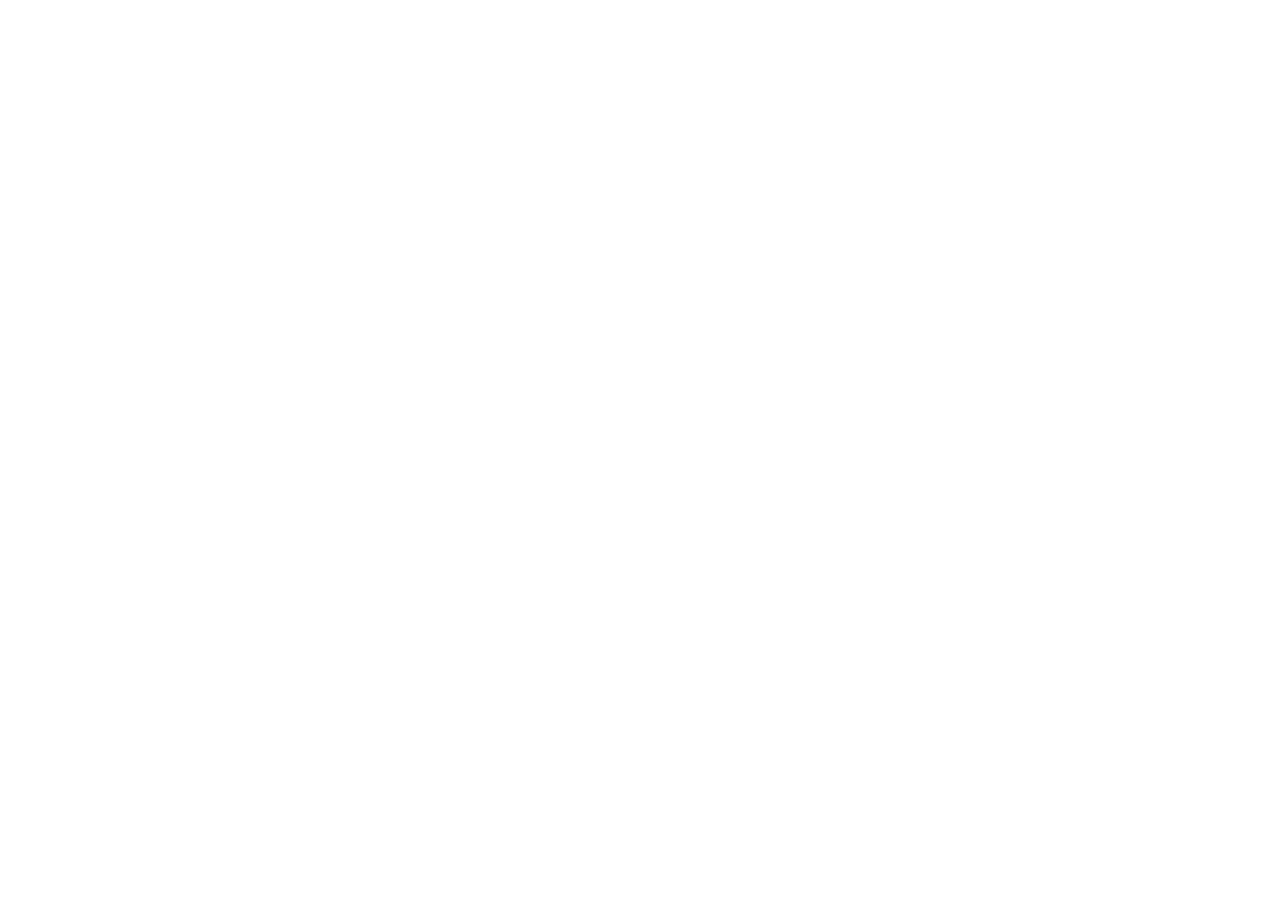
==== index.html @ 96ab2cdb "add html file  and assets" ====
<!DOCTYPE html>
<html lang="en">

<head>
    <meta charset="UTF-8" />
    <meta http-equiv="X-UA-Compatible" content="IE=edge" />
    <meta name="viewport" content="width=device-width, initial-scale=1.0" />
    <link rel="stylesheet" href="./assets/css/style.css" />
    <title>Document</title>
</head>

<body></body>

</html>
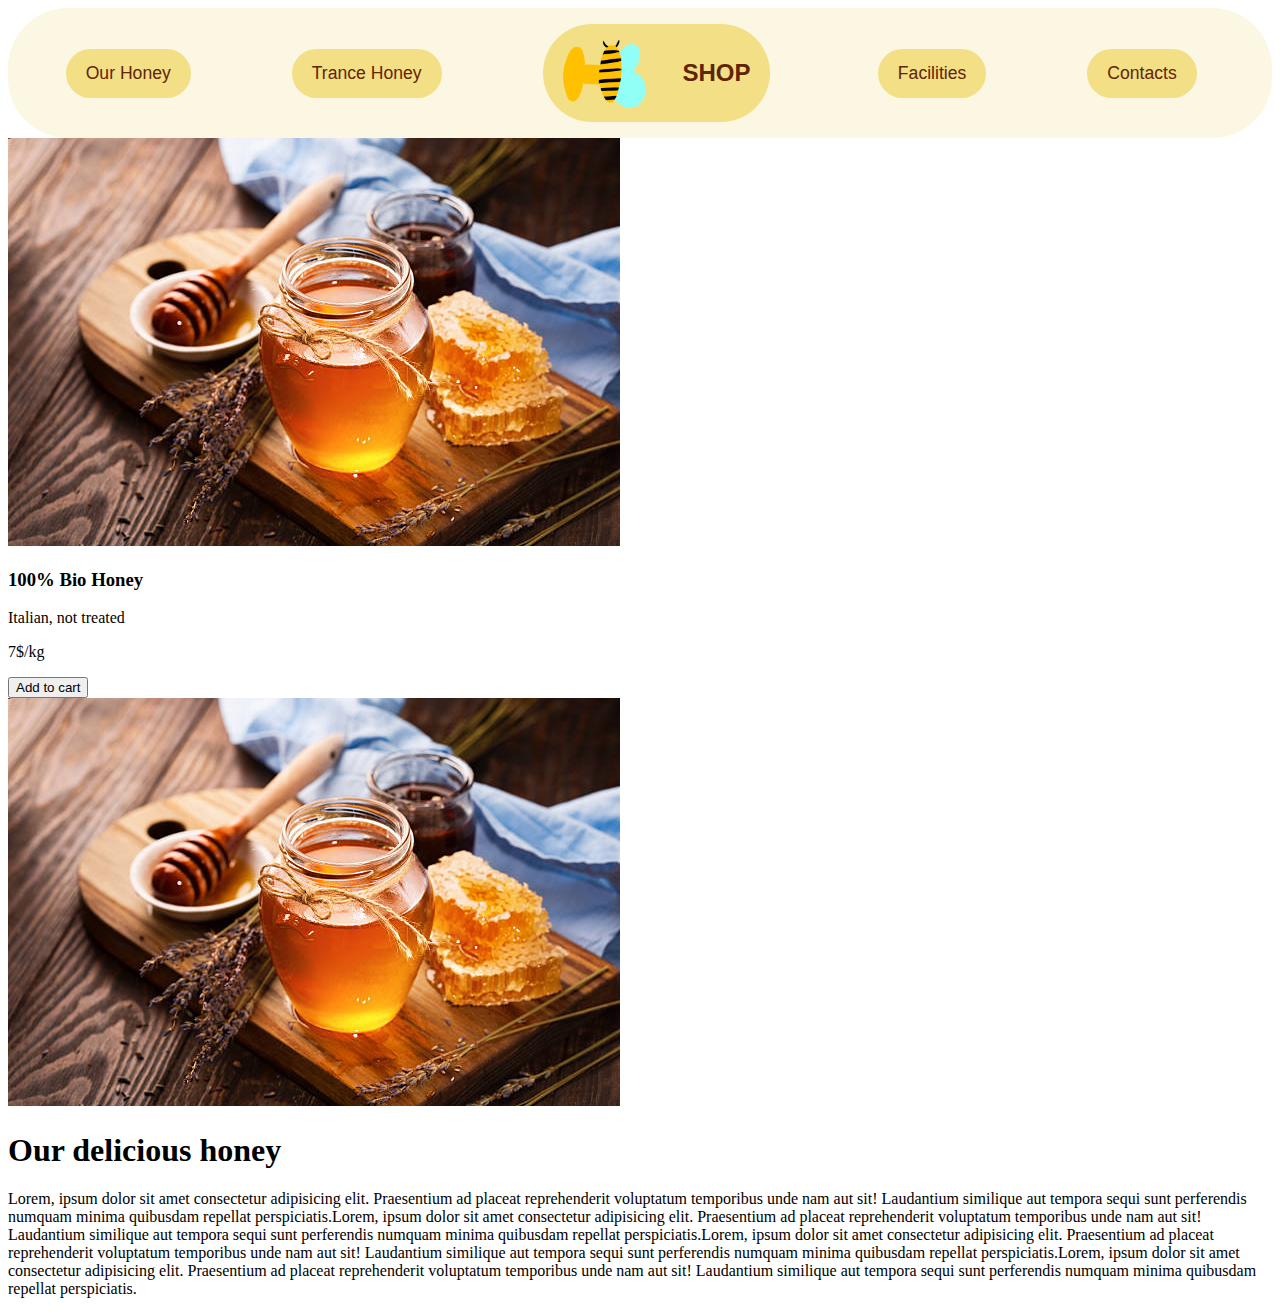
==== commit 29a8a8de: "html layout for tablet" ====
--- a/index.html
+++ b/index.html
@@ -5,10 +5,47 @@
     <meta charset="UTF-8" />
     <meta http-equiv="X-UA-Compatible" content="IE=edge" />
     <meta name="viewport" content="width=device-width, initial-scale=1.0" />
-    <link rel="stylesheet" href="./assets/css/style.css" />
+    <link rel="stylesheet" href="./assets/css/style-navigation-bar.css" />
     <title>Document</title>
 </head>
 
-<body></body>
+<body>
+    <header>
+        <nav>
+            <button>Our Honey</button>
+            <button>Trance Honey</button>
+            <button class="b-img"><img src="./assets/imgs/logo.png" />SHOP</button>
+            <button>Facilities</button>
+            <button>Contacts</button>
+        </nav>
+    </header>
+    <main>
+        <article class="card">
+            <img src="./assets/imgs/honey.jpg" alt="honey picture" />
+            <div class="text-container">
+                <div class="bottom-text">
+                    <h3>100% Bio Honey</h3>
+                    <p>Italian, not treated</p>
+                </div>
+                <div class="right-price">
+                    <p>7$/kg</p>
+                </div>
+            </div>
+            <button>Add to cart</button>
+        </article>
+    </main>
+    <section>
+        <img src="./assets/imgs/honey.jpg" />
+        <div class="flex-article">
+            <h1>Our delicious honey</h1>
+            <p>
+                Lorem, ipsum dolor sit amet consectetur adipisicing elit. Praesentium ad placeat reprehenderit voluptatum temporibus unde nam aut sit! Laudantium similique aut tempora sequi sunt perferendis numquam minima quibusdam repellat perspiciatis.Lorem, ipsum
+                dolor sit amet consectetur adipisicing elit. Praesentium ad placeat reprehenderit voluptatum temporibus unde nam aut sit! Laudantium similique aut tempora sequi sunt perferendis numquam minima quibusdam repellat perspiciatis.Lorem, ipsum
+                dolor sit amet consectetur adipisicing elit. Praesentium ad placeat reprehenderit voluptatum temporibus unde nam aut sit! Laudantium similique aut tempora sequi sunt perferendis numquam minima quibusdam repellat perspiciatis.Lorem, ipsum
+                dolor sit amet consectetur adipisicing elit. Praesentium ad placeat reprehenderit voluptatum temporibus unde nam aut sit! Laudantium similique aut tempora sequi sunt perferendis numquam minima quibusdam repellat perspiciatis.
+            </p>
+        </div>
+    </section>
+</body>
 
 </html>--- a/assets/css/style-navigation-bar.css
+++ b/assets/css/style-navigation-bar.css
@@ -0,0 +1,35 @@
+header nav {
+    display: flex;
+    background-color: rgb(251, 247, 227);
+    padding: 1em;
+    border-radius: 60px;
+    justify-content: space-around;
+    align-items: center;
+}
+
+nav button {
+    border: none;
+    display: flex;
+}
+
+nav button {
+    font-size: 1.1em;
+    margin-right: 1em;
+    cursor: pointer;
+    color: rgb(97, 36, 6);
+    background-color: rgb(243, 223, 133);
+    border-radius: 80px;
+    padding: 14px 20px;
+    display: flex;
+    align-items: center;
+}
+
+nav button img {
+    height: 70px;
+    padding-right: 1.5em;
+}
+
+.b-img {
+    font-weight: bold;
+    font-size: 1.5em;
+}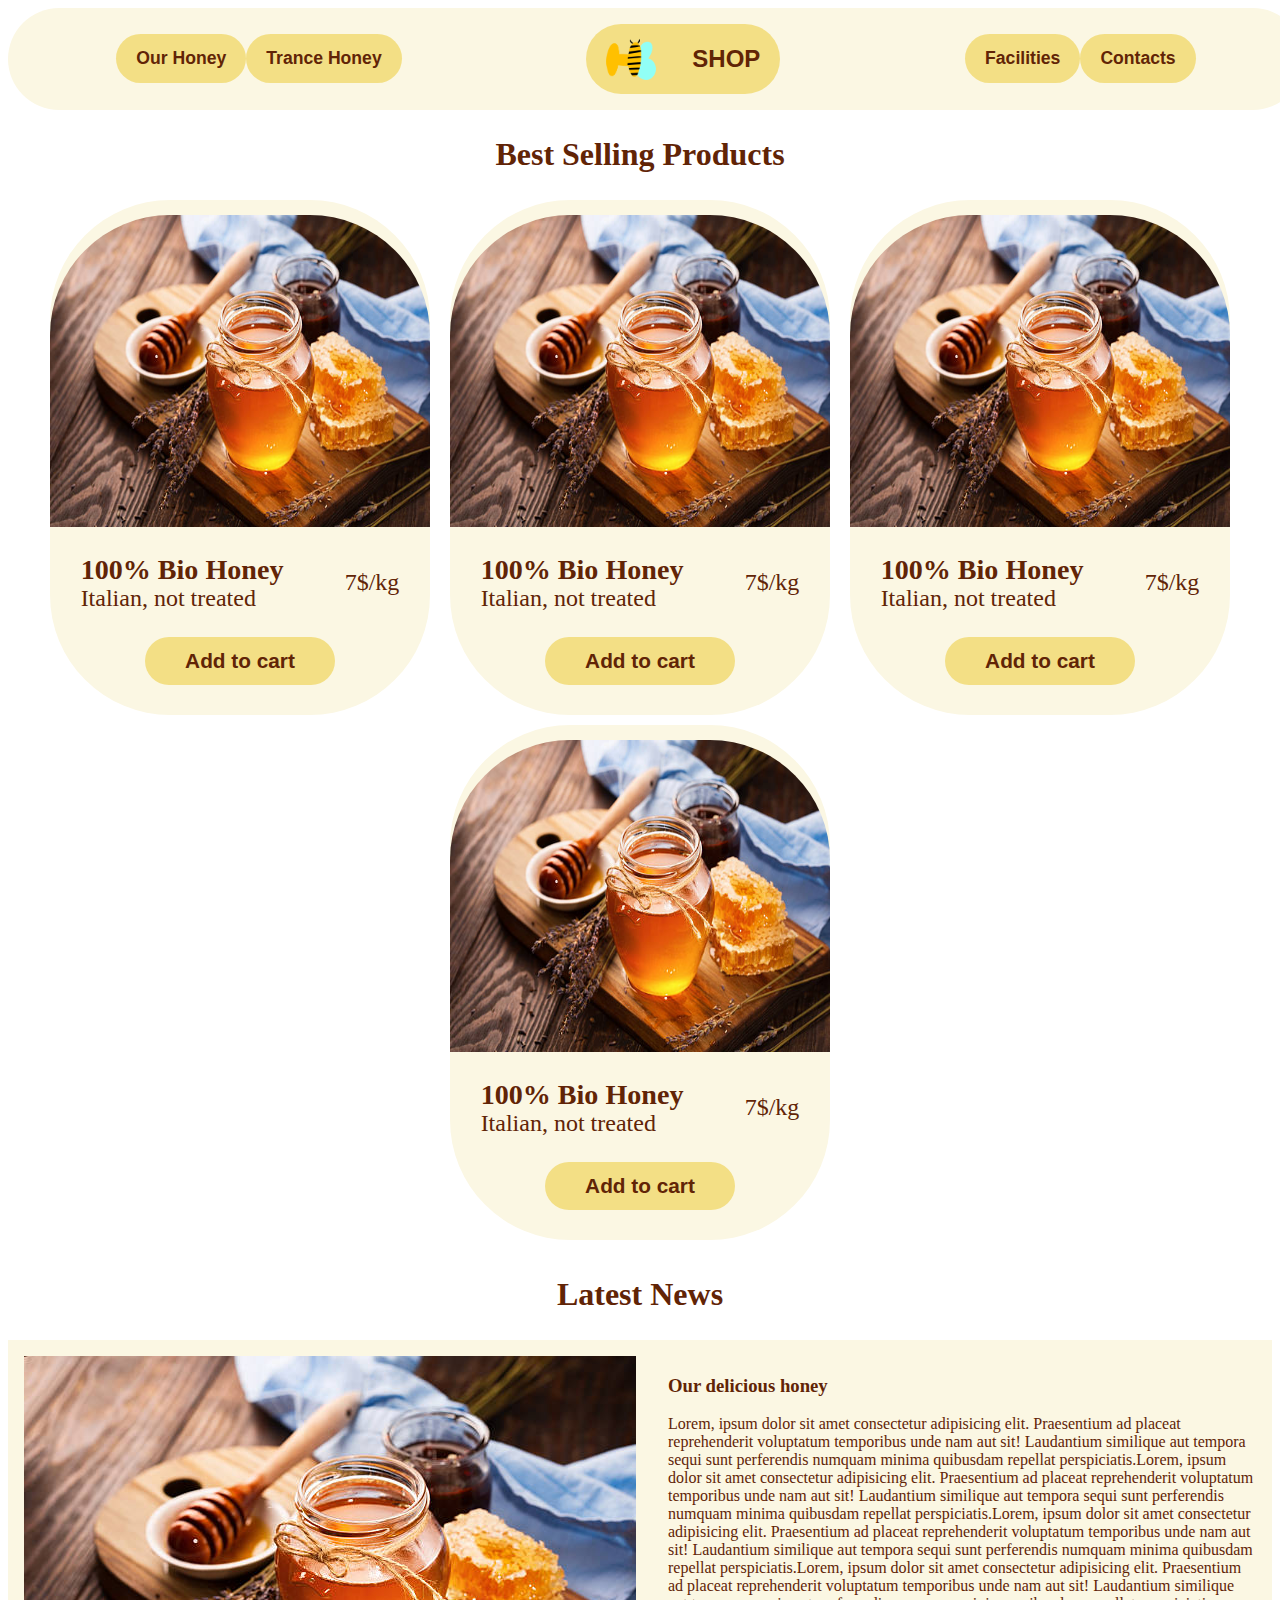
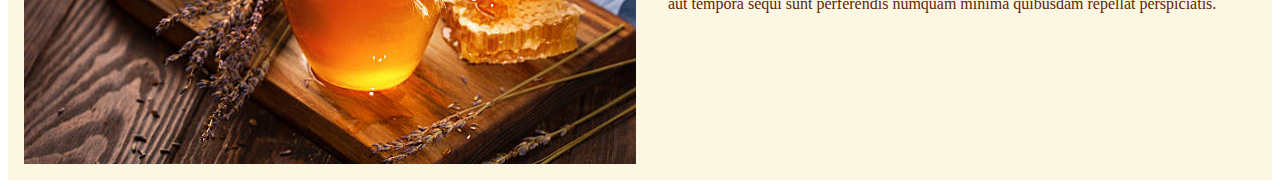
==== commit d74eab0a: "add css" ====
--- a/index.html
+++ b/index.html
@@ -5,20 +5,25 @@
     <meta charset="UTF-8" />
     <meta http-equiv="X-UA-Compatible" content="IE=edge" />
     <meta name="viewport" content="width=device-width, initial-scale=1.0" />
-    <link rel="stylesheet" href="./assets/css/style-navigation-bar.css" />
+    <link rel="stylesheet" href="./assets/css/style.css" />
     <title>Document</title>
 </head>
 
 <body>
     <header>
         <nav>
-            <button>Our Honey</button>
-            <button>Trance Honey</button>
+            <div class="but1">
+                <button>Our Honey</button>
+                <button>Trance Honey</button>
+            </div>
             <button class="b-img"><img src="./assets/imgs/logo.png" />SHOP</button>
-            <button>Facilities</button>
-            <button>Contacts</button>
+            <div class="but1">
+                <button>Facilities</button>
+                <button>Contacts</button>
+            </div>
         </nav>
     </header>
+    <h2>Best Selling Products</h2>
     <main>
         <article class="card">
             <img src="./assets/imgs/honey.jpg" alt="honey picture" />
@@ -33,11 +38,51 @@
             </div>
             <button>Add to cart</button>
         </article>
+        <article class="card">
+            <img src="./assets/imgs/honey.jpg" alt="honey picture" />
+            <div class="text-container">
+                <div class="bottom-text">
+                    <h3>100% Bio Honey</h3>
+                    <p>Italian, not treated</p>
+                </div>
+                <div class="right-price">
+                    <p>7$/kg</p>
+                </div>
+            </div>
+            <button>Add to cart</button>
+        </article>
+        <article class="card">
+            <img src="./assets/imgs/honey.jpg" alt="honey picture" />
+            <div class="text-container">
+                <div class="bottom-text">
+                    <h3>100% Bio Honey</h3>
+                    <p>Italian, not treated</p>
+                </div>
+                <div class="right-price">
+                    <p>7$/kg</p>
+                </div>
+            </div>
+            <button>Add to cart</button>
+        </article>
+        <article class="card">
+            <img src="./assets/imgs/honey.jpg" alt="honey picture" />
+            <div class="text-container">
+                <div class="bottom-text">
+                    <h3>100% Bio Honey</h3>
+                    <p>Italian, not treated</p>
+                </div>
+                <div class="right-price">
+                    <p>7$/kg</p>
+                </div>
+            </div>
+            <button>Add to cart</button>
+        </article>
     </main>
+    <h2>Latest News</h2>
     <section>
         <img src="./assets/imgs/honey.jpg" />
         <div class="flex-article">
-            <h1>Our delicious honey</h1>
+            <h3>Our delicious honey</h3>
             <p>
                 Lorem, ipsum dolor sit amet consectetur adipisicing elit. Praesentium ad placeat reprehenderit voluptatum temporibus unde nam aut sit! Laudantium similique aut tempora sequi sunt perferendis numquam minima quibusdam repellat perspiciatis.Lorem, ipsum
                 dolor sit amet consectetur adipisicing elit. Praesentium ad placeat reprehenderit voluptatum temporibus unde nam aut sit! Laudantium similique aut tempora sequi sunt perferendis numquam minima quibusdam repellat perspiciatis.Lorem, ipsum
--- a/assets/css/style.css
+++ b/assets/css/style.css
@@ -0,0 +1,132 @@
+header nav {
+    display: flex;
+    background-color: rgb(251, 247, 227);
+    padding: 1em;
+    border-radius: 60px;
+    justify-content: space-around;
+    align-items: center;
+    width: 100%;
+}
+
+@media screen and (min-width: 280px) and (max-width: 575px) {
+    header nav {
+        flex-direction: column;
+        justify-content: center;
+    }
+    .b-img {
+        order: -1;
+    }
+}
+
+h2 {
+    color: rgb(97, 36, 6);
+    text-align: center;
+    font-size: 2em;
+    font-weight: bold;
+}
+
+nav button {
+    font-size: 1.1em;
+    cursor: pointer;
+    color: rgb(97, 36, 6);
+    background-color: rgb(243, 223, 133);
+    border-radius: 80px;
+    padding: 14px 20px;
+    display: flex;
+    align-self: center;
+    border: none;
+    display: flex;
+    font-weight: bold;
+}
+
+nav .but1 {
+    display: flex;
+    justify-content: center;
+    align-self: center;
+}
+
+nav button img {
+    width: 50px;
+    padding-right: 1.5em;
+}
+
+.b-img {
+    font-weight: bold;
+    font-size: 1.5em;
+    display: flex;
+    align-items: center;
+    justify-content: center;
+}
+
+main {
+    display: flex;
+    flex-wrap: wrap;
+    justify-content: center;
+}
+
+.card {
+    background-color: rgb(251, 247, 227);
+    width: 380px;
+    height: 500px;
+    display: flex;
+    flex-direction: column;
+    border-radius: 120px;
+    color: rgb(97, 36, 6);
+    margin: 0 10px 10px;
+    padding-bottom: 15px;
+    justify-content: space-evenly;
+}
+
+.card img {
+    width: 100%;
+    flex-grow: 0.5;
+    border-top-left-radius: 120px;
+    border-top-right-radius: 120px;
+}
+
+.card button {
+    background-color: rgb(243, 223, 133);
+    border: none;
+    color: rgb(97, 36, 6);
+    border-radius: 50px;
+    padding: 12px;
+    font-size: 1.3em;
+    width: 50%;
+    margin-left: auto;
+    margin-right: auto;
+    font-weight: bold;
+}
+
+.text-container {
+    font-size: 1.5em;
+    display: flex;
+    justify-content: space-around;
+    align-items: center;
+    line-height: 0;
+}
+
+.card button:hover {
+    cursor: pointer;
+}
+
+section {
+    background-color: rgb(251, 247, 227);
+    color: rgb(97, 36, 6);
+    display: flex;
+    justify-content: space-evenly;
+}
+
+section .flex-article {
+    margin: 1em;
+}
+
+section img {
+    width: 90%;
+    margin: 1em;
+}
+
+@media screen and (max-width: 1024px) {
+    section {
+        flex-wrap: wrap-reverse;
+    }
+}